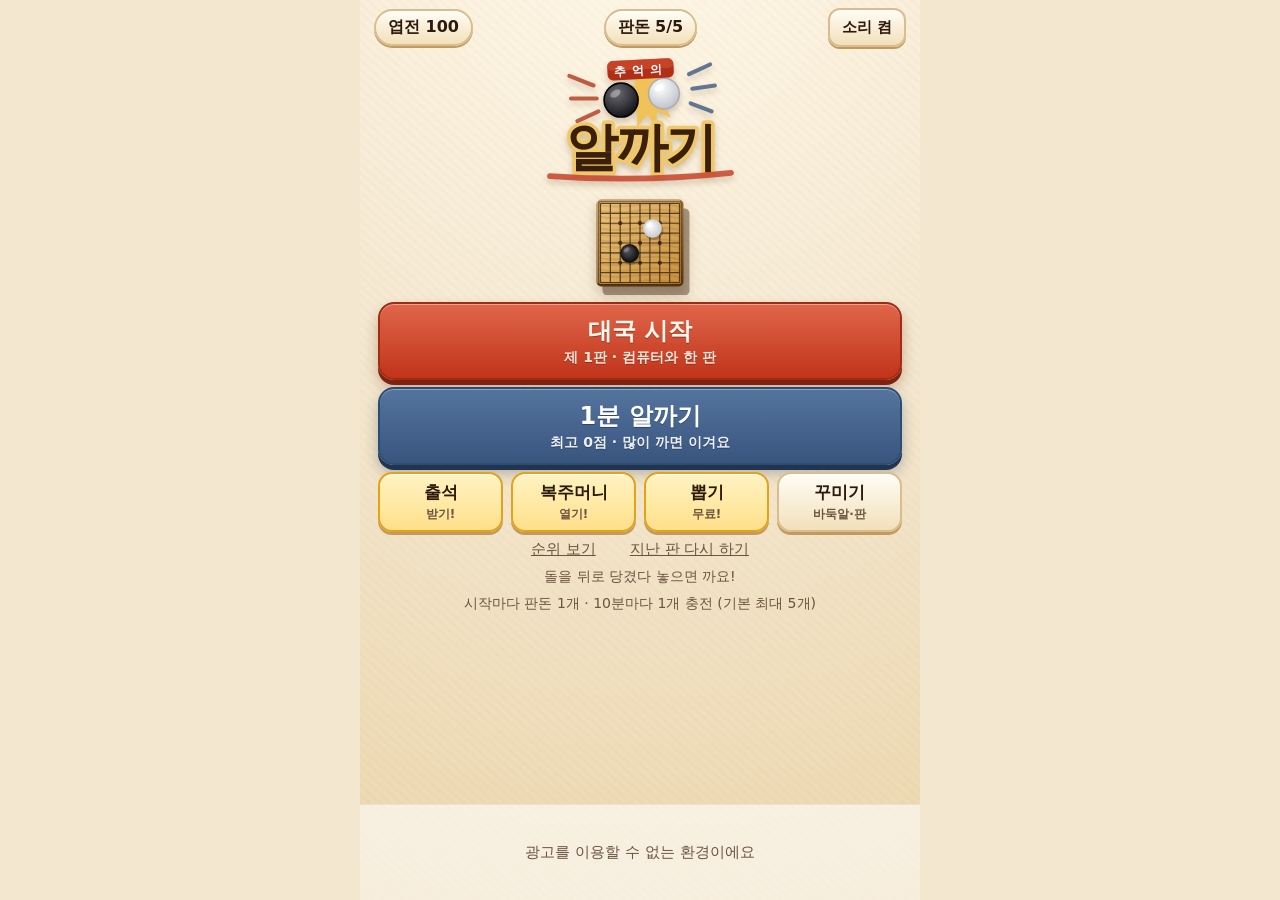
==== alkkagi-review/index.html @ ff1a2558 "Publish frozen Alkkagi ONEstore review build (3bba9b2) Add only four verified static files under alk" ====
<!doctype html>
<html lang="ko">
  <head>
    <meta charset="UTF-8" />
    <meta name="viewport" content="width=device-width, initial-scale=1, maximum-scale=1, viewport-fit=cover, user-scalable=no" />
    <meta name="theme-color" content="#f4e7cf" />
    <meta name="description" content="추억의 알까기 — 손가락으로 튕겨 상대 알을 바둑판 밖으로!" />
    <link rel="icon" href="./favicon.svg" type="image/svg+xml" />
    <title>추억의 알까기</title>
    <script type="module" crossorigin src="./assets/index-D-7nZuH3.js"></script>
    <link rel="stylesheet" crossorigin href="./assets/index-CNBGBSZA.css">
  </head>
  <body>
    <div id="root"></div>
  </body>
</html>
---- alkkagi-review/assets/index-CNBGBSZA.css ----
:root{--paper: #f4e7cf;--ink: #2b1a0d;--ink-soft: #6b5440;--red: #c8442b;--red-deep: #7e2312;--blue: #3d5a80;--blue-deep: #223550;--green: #1f8a4c;--green-deep: #136031;--gold: #e3a21a;--gold-deep: #9a6a04;--edge: #d9bd8e;--edge-deep: #c09a5e;font-family:Pretendard,Apple SD Gothic Neo,Noto Sans KR,system-ui,sans-serif;color:var(--ink);-webkit-tap-highlight-color:transparent}*{box-sizing:border-box}html,body,#root{margin:0;height:100%;background:var(--paper);overscroll-behavior:none}body{user-select:none;-webkit-user-select:none;touch-action:manipulation}button{font:inherit;color:inherit;cursor:pointer}button:disabled{opacity:.55;cursor:default}.app{display:flex;flex-direction:column;height:100dvh;max-width:560px;margin:0 auto;position:relative;overflow:hidden;background:radial-gradient(circle at 50% -8%,#fff8e8 0%,var(--paper) 52%,#ecd6ac 100%)}.app:before{content:"";position:absolute;inset:0;pointer-events:none;z-index:0;background:repeating-linear-gradient(42deg,rgba(120,80,20,.018) 0 3px,transparent 3px 7px)}.app>*{position:relative;z-index:1}.main{flex:1;min-height:0;display:flex;flex-direction:column}.topbar,.hud{display:flex;align-items:center;justify-content:space-between;gap:8px;padding:8px 14px 4px}.pill{background:linear-gradient(#fffdf6,#f2e0ba);border:2px solid var(--edge);border-radius:999px;padding:6px 12px;font-weight:800;font-size:16px;box-shadow:0 2px 0 var(--edge-deep),inset 0 1px #fff}.pill small{color:var(--ink-soft);font-weight:600;font-size:13px}.icon{background:linear-gradient(#fffdf6,#f2e0ba);border:2px solid var(--edge);border-radius:12px;padding:8px 12px;font-weight:800;font-size:15px;box-shadow:0 2px 0 var(--edge-deep),inset 0 1px #fff;transition:transform .06s ease,box-shadow .06s ease}.icon:active{transform:translateY(2px);box-shadow:0 0 0 var(--edge-deep),inset 0 1px #fff}.icon.on{background:linear-gradient(#2fae66,#1f8a4c);color:#fff;border-color:#167a41;box-shadow:0 2px 0 var(--green-deep);text-shadow:0 1px 0 rgba(0,0,0,.25)}.icon.ad{background:linear-gradient(#ffe8a0,#ffd25a);border-color:#d9a416;box-shadow:0 2px 0 var(--gold-deep),inset 0 1px #fffbe0}.home{flex:1;overflow-y:auto;display:flex;flex-direction:column;align-items:stretch;gap:7px;padding-bottom:8px}.home>:not(.topbar){margin:0 18px}.title{margin:0;display:flex;justify-content:center}.logo{width:min(64vw,275px);height:auto;filter:drop-shadow(0 4px 3px rgba(90,50,10,.25))}.hero{display:flex;justify-content:center;filter:drop-shadow(0 6px 6px rgba(90,50,10,.25))}.btn{border:2px solid var(--edge);border-radius:16px;padding:14px 16px;font-size:18px;font-weight:800;background:linear-gradient(#fffdf6,#f2e0ba);box-shadow:0 4px 0 var(--edge-deep),0 7px 12px #502d0a29,inset 0 1px #fff;transition:transform .06s ease,box-shadow .06s ease}.btn:active{transform:translateY(3px);box-shadow:0 1px 0 var(--edge-deep),0 3px 5px #502d0a29,inset 0 1px #fff}.btn.primary{background:linear-gradient(#e0664a,#c0341a);color:#fff8ee;border-color:#a02c14;text-shadow:0 1px 0 rgba(0,0,0,.3);box-shadow:0 5px 0 var(--red-deep),0 8px 14px #6e1e084d,inset 0 1px #fff6}.btn.primary:active{box-shadow:0 1px 0 var(--red-deep),0 3px 6px #6e1e084d,inset 0 1px #fff6}.btn.alt{background:linear-gradient(#54749e,#38557e);color:#fff;border-color:#2c4c73;text-shadow:0 1px 0 rgba(0,0,0,.3);box-shadow:0 5px 0 var(--blue-deep),0 8px 14px #192d4b4d,inset 0 1px #ffffff59}.btn.alt:active{box-shadow:0 1px 0 var(--blue-deep),0 3px 6px #192d4b4d,inset 0 1px #ffffff59}.btn.ad{background:linear-gradient(#ffe585,#f0aa10);color:#4a2e00;border-color:#d09a12;text-shadow:0 1px 0 rgba(255,255,255,.4);box-shadow:0 5px 0 var(--gold-deep),0 8px 14px #96640547,inset 0 1px #ffffff8c}.btn.ad:active{box-shadow:0 1px 0 var(--gold-deep),0 3px 6px #96640547,inset 0 1px #ffffff8c}.btn.huge{font-size:24px;padding:11px;display:flex;flex-direction:column;align-items:center;gap:2px}.btn.huge small{font-size:14px;font-weight:600;opacity:.9}.btn.big{font-size:19px;padding:16px}.btn.small{font-size:14px;padding:8px 10px;border-radius:10px;width:100%;box-shadow:0 3px 0 var(--edge-deep),inset 0 1px #fff}.btn.small:active{box-shadow:0 1px 0 var(--edge-deep),inset 0 1px #fff}.btn.ghost.light{background:#ffffff26;color:#fff;box-shadow:none;border:2px solid rgba(255,255,255,.5)}.btn.float{position:absolute;left:50%;bottom:14px;transform:translate(-50%);z-index:5;white-space:nowrap;animation:bob .9s ease-in-out infinite alternate}@keyframes bob{to{transform:translate(-50%) translateY(-5px)}}.grid3{display:grid;grid-template-columns:repeat(3,1fr);gap:10px}.grid4{display:grid;grid-template-columns:repeat(4,1fr);gap:8px}@media(max-width:380px){.grid4{grid-template-columns:repeat(2,1fr)}}.tile{background:linear-gradient(#fffdf6,#f2e0ba);border:2px solid var(--edge);border-radius:14px;padding:7px 6px;display:flex;flex-direction:column;gap:2px;align-items:center;box-shadow:0 3px 0 var(--edge-deep),inset 0 1px #fff;transition:transform .06s ease,box-shadow .06s ease}.tile:active{transform:translateY(2px);box-shadow:0 1px 0 var(--edge-deep),inset 0 1px #fff}.tile b{font-size:17px}.tile span{font-size:12px;color:var(--ink-soft);font-weight:600}.tile.glow{border-color:var(--gold);background:linear-gradient(#fff3c2,#ffe08a);animation:glow 1.2s ease-in-out infinite alternate}@keyframes glow{to{box-shadow:0 3px 0 var(--edge-deep),0 0 0 5px #e3a21a66}}.links{display:flex;justify-content:center;gap:22px;margin-top:-2px}.link{background:none;border:none;color:var(--ink-soft);text-decoration:underline;font-size:15px}.stages{display:grid;grid-template-columns:repeat(5,1fr);gap:8px}.stage{background:linear-gradient(#fffdf6,#f2e0ba);border:2px solid var(--edge);border-radius:12px;padding:6px 0;display:flex;flex-direction:column;align-items:center;box-shadow:0 2px 0 var(--edge-deep),inset 0 1px #fff}.stage:active{transform:translateY(2px);box-shadow:0 0 0 var(--edge-deep),inset 0 1px #fff}.stage b{font-size:18px}.stage span{color:var(--gold);font-size:12px}.hint{text-align:center;color:var(--ink-soft);font-size:14px;line-height:1.4;margin:0}.play{flex:1;min-height:0;display:flex;flex-direction:column;position:relative}.vs{display:flex;align-items:center;gap:10px;font-size:18px;flex-wrap:wrap;justify-content:center}.timer{font-size:26px;min-width:64px;text-align:center}.timer.warn{color:var(--red);animation:blink .5s steps(2) infinite}@keyframes blink{50%{opacity:.45}}.combo{background:linear-gradient(#e0664a,#c0341a);color:#fff;border-radius:8px;padding:3px 9px;font-weight:900;box-shadow:0 2px 0 var(--red-deep);animation:pop .25s ease-out}.stones{display:inline-flex;gap:3px}.stones i{width:14px;height:14px;border-radius:50%;display:inline-block;background:radial-gradient(circle at 35% 30%,#666,#000);box-shadow:inset -1px -2px 3px #0006,0 1px 1px #0000004d}.stones i.w{background:radial-gradient(circle at 35% 30%,#fff,#bbb);border:1px solid #aaa;box-shadow:inset -1px -2px 3px #8c785a59,0 1px 1px #00000040}.stones i.gone{opacity:.18}.turn{text-align:center;font-weight:800;font-size:17px;min-height:26px;color:var(--ink-soft)}.board{flex:1;min-height:0;width:100%;touch-action:none;display:block}.shop{flex:1;overflow-y:auto;padding-bottom:16px}.tabs{display:flex;gap:8px;margin:8px 14px}.tabs button{flex:1;border:2px solid var(--edge);border-radius:12px;background:linear-gradient(#fffdf6,#f2e0ba);padding:10px;font-size:18px;font-weight:800;box-shadow:0 2px 0 var(--edge-deep),inset 0 1px #fff}.tabs button.on{background:linear-gradient(#4a3524,#2b1a0d);color:#ffe9c4;border-color:#2b1a0d;box-shadow:0 2px #1a0e06,inset 0 1px #ffffff26}.items{display:grid;grid-template-columns:repeat(3,1fr);gap:10px;margin:0 14px}.item{background:linear-gradient(#fffdf6,#f6e9cc);border:2px solid var(--edge);border-radius:14px;padding:8px;display:flex;flex-direction:column;align-items:center;gap:6px;box-shadow:0 3px 0 var(--edge-deep),inset 0 1px #fff}.item.using{border-color:var(--green);box-shadow:0 3px 0 var(--green-deep),0 0 0 2px var(--green) inset}.item b{font-size:15px}.item .pvwrap{position:relative;display:grid;place-items:center}.item.locked .pvwrap{border:2px dashed rgba(90,60,25,.35);border-radius:12px}.item .lock{position:absolute;top:-5px;right:-6px;z-index:2;background:linear-gradient(#6a5844,#4a3a28);color:#ffe9c4;font-size:10px;font-weight:800;padding:2px 7px;border-radius:7px;box-shadow:0 2px #241a10}.aimshop{margin:14px;background:linear-gradient(#fffdf6,#f6e9cc);border:2px dashed var(--edge);border-radius:14px;padding:12px;display:flex;gap:10px;align-items:center;font-weight:700}.aimshop span{flex:1;font-size:15px}.aimshop .btn{width:auto}.modal{position:absolute;inset:0;background:#1e0f058c;display:grid;place-items:center;z-index:20;padding:20px;backdrop-filter:blur(2px)}.card{background:linear-gradient(#fdf6e5,#f3e2bd);border-radius:22px;padding:22px 18px;width:100%;max-width:380px;display:flex;flex-direction:column;gap:12px;text-align:center;border:3px solid #b98d55;box-shadow:0 14px 34px #1e0f0066,inset 0 0 0 3px #ffffff73,inset 0 2px #fff;animation:pop .25s ease-out}@keyframes pop{0%{transform:scale(.85);opacity:0}}.card h2{margin:0;font-size:34px;font-weight:900;text-shadow:0 2px 0 #fff4dc}.sub{margin:0;color:var(--ink-soft);font-size:17px;font-weight:600}.stars{font-size:44px;letter-spacing:6px;color:#d8c8a8}.stars .on{color:var(--gold);text-shadow:0 2px 0 #a06d00;animation:pop .3s ease-out}.reward{font-size:26px;font-weight:900;color:#a06d00;text-shadow:0 1px 0 #fff4dc}.row{display:flex;gap:10px}.row .btn{flex:1}.daily{display:grid;grid-template-columns:repeat(4,1fr);gap:6px}.day{background:linear-gradient(#fffdf6,#f2e0ba);border:2px solid var(--edge);border-radius:10px;padding:6px 0;display:flex;flex-direction:column;font-size:14px;box-shadow:inset 0 1px #fff}.day.done{opacity:.45}.day.today{border-color:var(--red);background:linear-gradient(#ffe3d8,#ffd2c0);box-shadow:0 0 0 2px #c8442b40}.day span{color:#a06d00;font-weight:800}.card.result{position:relative;overflow:visible}.confetti{position:absolute;inset:0;pointer-events:none}.confetti i{position:absolute;top:58%;display:block;border-radius:2px;opacity:0;animation:conf 1.8s ease-out forwards}@keyframes conf{0%{transform:translate(0) rotate(0) scale(1);opacity:1}70%{opacity:1}to{transform:translate(var(--dx),var(--dy)) rotate(var(--rot)) scale(.6);opacity:0}}.draw-slot{margin:4px auto;width:100%;min-height:76px;display:grid;place-items:center;background:linear-gradient(#3a2c1e,#241a10);color:#ffd25a;border-radius:16px;font-size:30px;font-weight:900;text-shadow:0 2px 0 #000;border:3px solid #8a6a3e;box-shadow:inset 0 4px 12px #00000080}.draw-slot.spin{animation:flick .08s linear infinite}@keyframes flick{50%{filter:brightness(1.35)}}.ad-slot{flex:0 0 calc(96px + env(safe-area-inset-bottom,0px));height:calc(96px + env(safe-area-inset-bottom,0px));padding-bottom:env(safe-area-inset-bottom,0px);width:100%;overflow:hidden;background:#fff9;border-top:1px solid rgba(0,0,0,.06)}.ad-slot-target{width:100%;height:96px}.ad-slot-mock{display:grid;place-items:center;color:#9b8a72;font-size:13px;letter-spacing:.05em;border-top:2px dashed #d9c39c}.mock-ad{position:absolute;inset:0;z-index:50;background:#111;color:#fff;display:flex;flex-direction:column;align-items:center;justify-content:center;gap:18px}.mock-ad-tag{position:absolute;top:18px;left:18px;background:#333;padding:4px 10px;border-radius:6px;font-size:13px}.mock-ad-body{font-size:22px;font-weight:700}.mock-ad-count{font-size:48px;font-weight:900}.toast{position:absolute;left:50%;bottom:130px;transform:translate(-50%);z-index:60;background:#1e0f05eb;color:#fff;padding:12px 18px;border-radius:14px;font-weight:700;font-size:16px;max-width:90%;text-align:center;box-shadow:0 6px 16px #0000004d,inset 0 1px #ffffff26;animation:pop .2s ease-out}.play{padding-bottom:24px}.ad-slot-unavailable{display:grid;place-items:center;color:var(--ink-soft);font-size:15px;text-align:center}.card{max-height:calc(100dvh - 48px);overflow-y:auto}.prize-info{font-size:15px;color:var(--ink-soft)}.prize-info summary{cursor:pointer;min-height:44px;display:grid;place-items:center}.prize-info p{margin:6px 0}
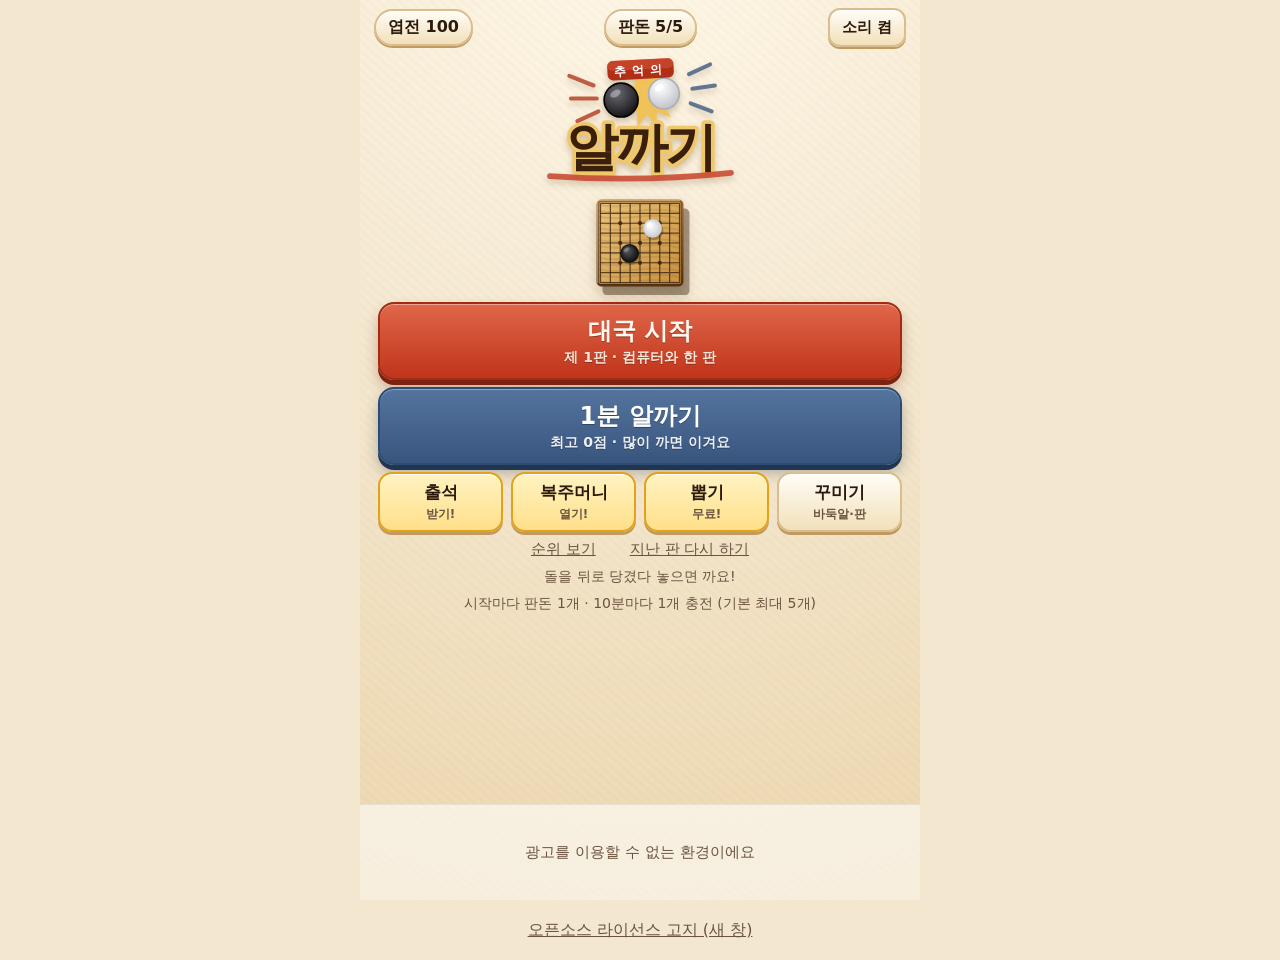
==== commit 243b7755: "Add third-party license notice to Alkkagi review page Add the complete included-component licenses a" ====
--- a/alkkagi-review/index.html
+++ b/alkkagi-review/index.html
@@ -12,5 +12,6 @@
   </head>
   <body>
     <div id="root"></div>
+    <footer style="padding:8px 16px; text-align:center;"><a href="./THIRD-PARTY-LICENSES.txt" target="_blank" rel="noopener" style="display:inline-flex; min-height:44px; align-items:center; color:#6b5440; font-size:16px;">오픈소스 라이선스 고지 (새 창)</a></footer>
   </body>
 </html>
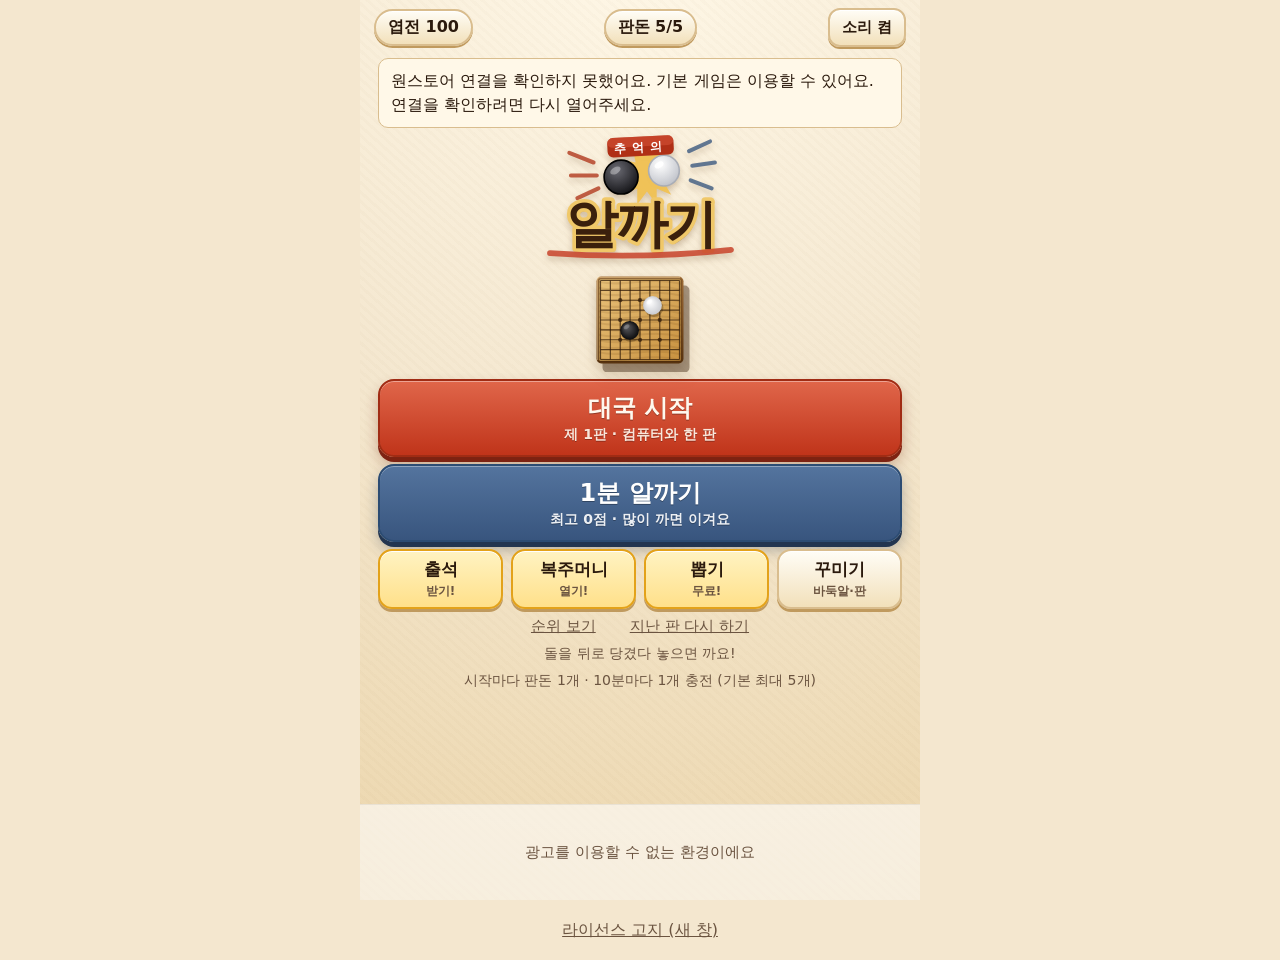
==== commit 178f6742: "Load official ONEstore H5 SDK for the Alkkagi review game Publish the verified minimum bootstrap, br" ====
--- a/alkkagi-review/index.html
+++ b/alkkagi-review/index.html
@@ -7,11 +7,10 @@
     <meta name="description" content="추억의 알까기 — 손가락으로 튕겨 상대 알을 바둑판 밖으로!" />
     <link rel="icon" href="./favicon.svg" type="image/svg+xml" />
     <title>추억의 알까기</title>
-    <script type="module" crossorigin src="./assets/index-D-7nZuH3.js"></script>
-    <link rel="stylesheet" crossorigin href="./assets/index-CNBGBSZA.css">
+    <script type="module" crossorigin src="./assets/index-Bmt2v1AZ.js"></script>
   </head>
   <body>
-    <div id="root"></div>
-    <footer style="padding:8px 16px; text-align:center;"><a href="./THIRD-PARTY-LICENSES.txt" target="_blank" rel="noopener" style="display:inline-flex; min-height:44px; align-items:center; color:#6b5440; font-size:16px;">오픈소스 라이선스 고지 (새 창)</a></footer>
+    <div id="root"><p role="status">원스토어 연결을 준비하고 있어요…</p></div>
+    <footer style="padding:8px 16px; text-align:center;"><a href="./THIRD-PARTY-LICENSES.txt" target="_blank" rel="noopener" style="display:inline-flex; min-height:44px; align-items:center; color:#6b5440; font-size:16px;">라이선스 고지 (새 창)</a></footer>
   </body>
 </html>
